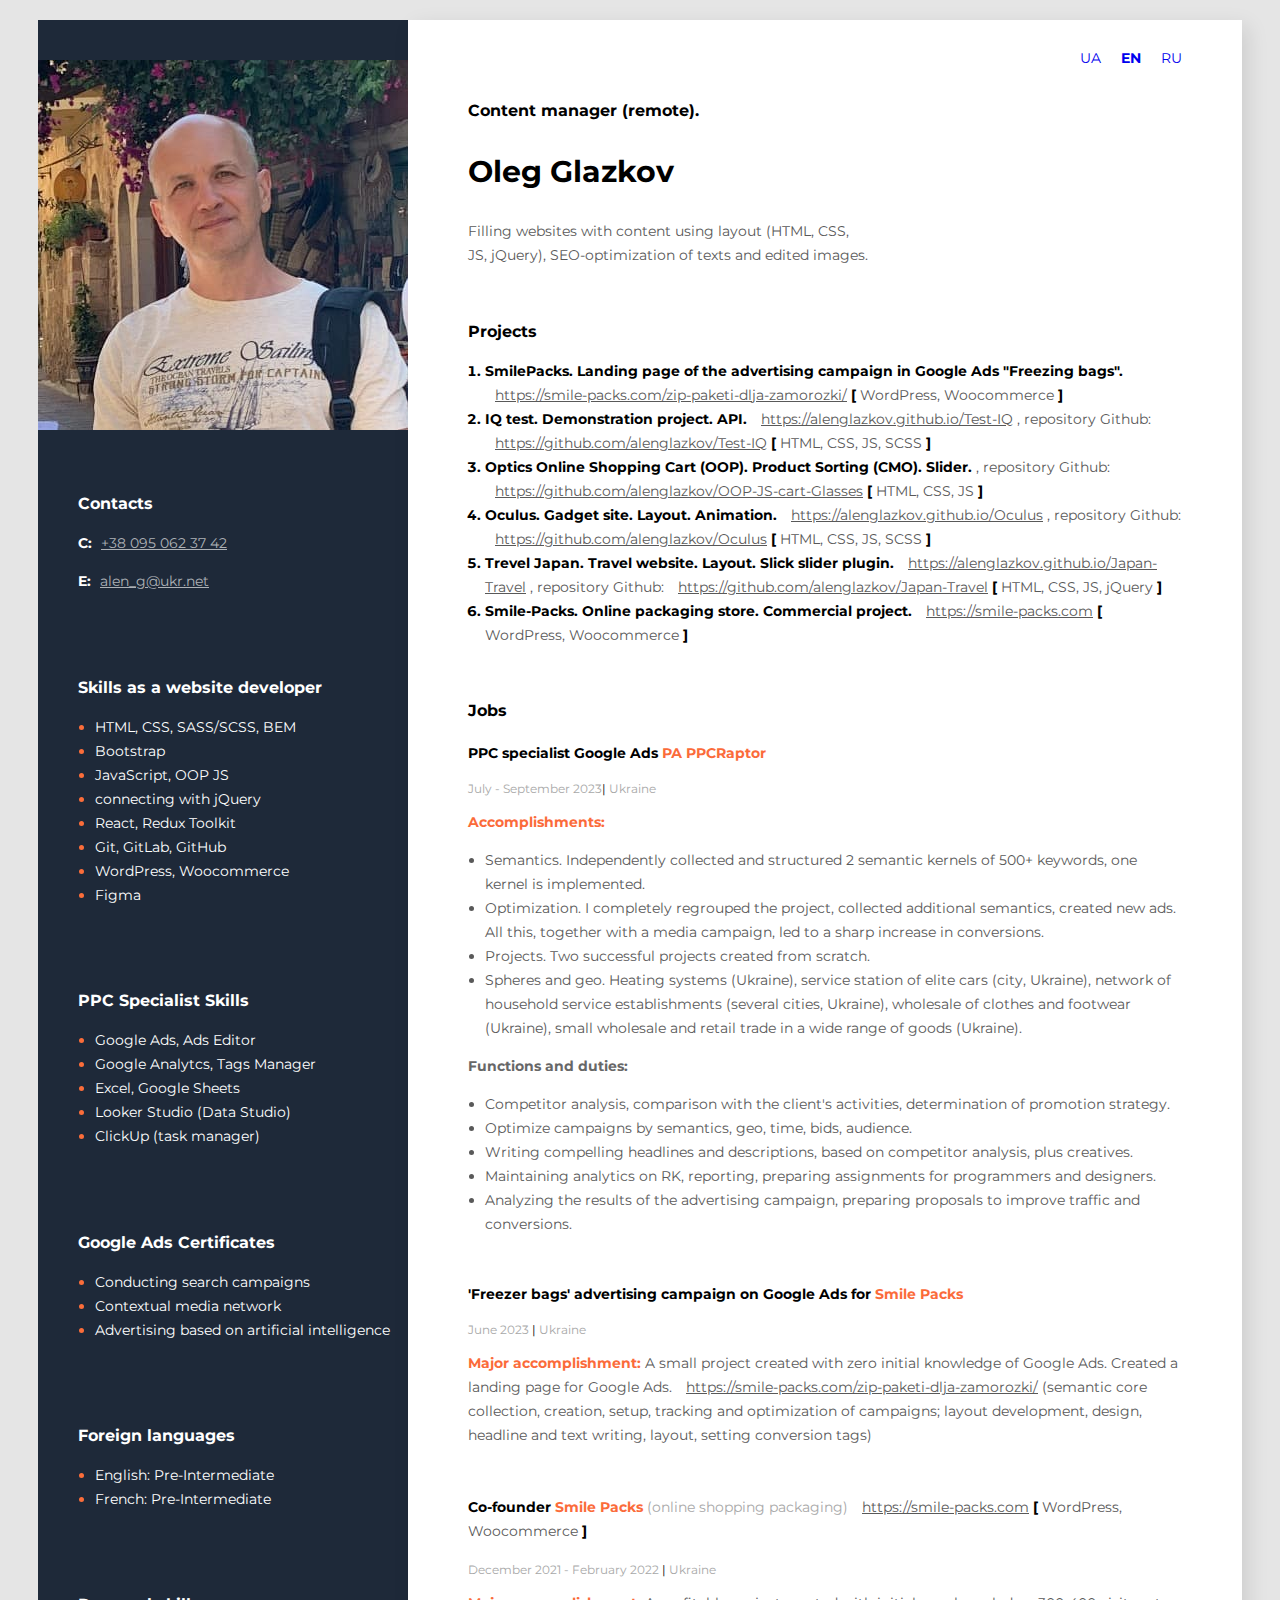
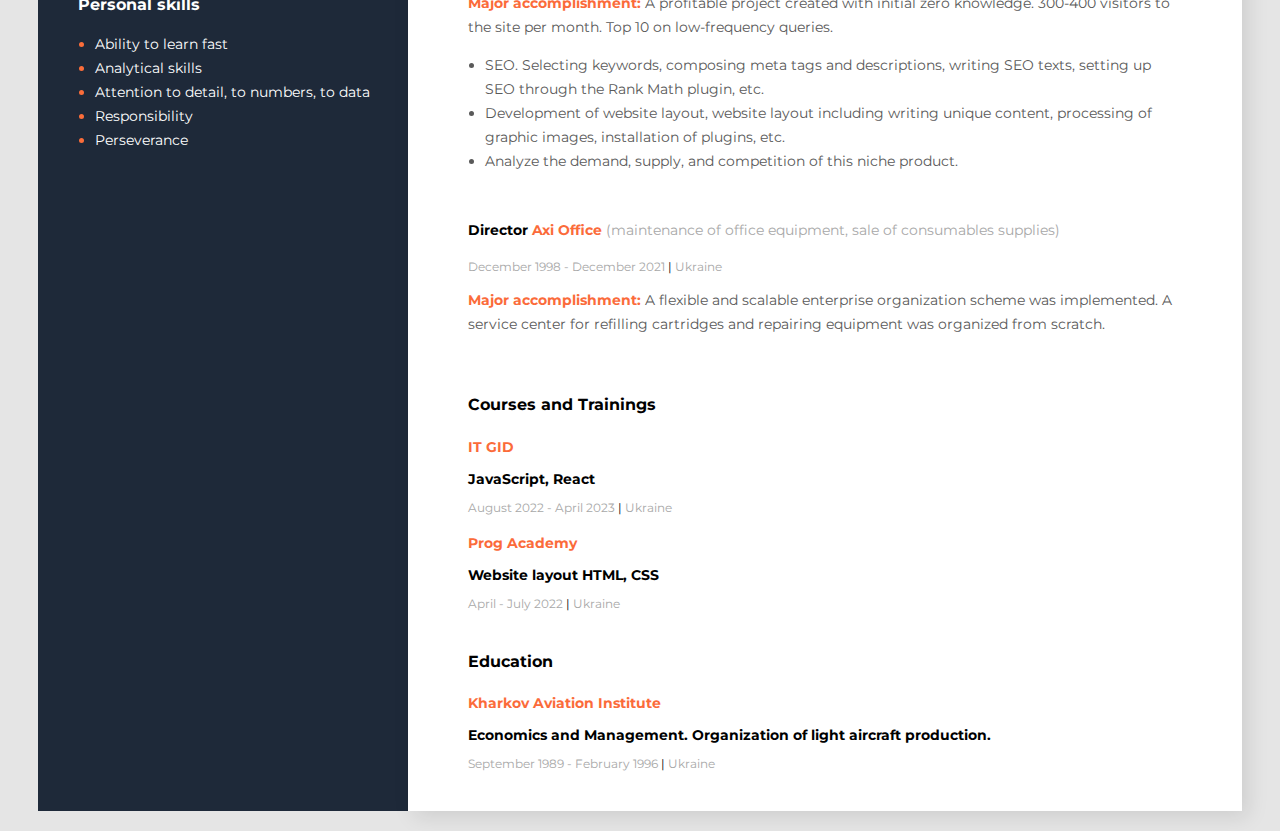
==== en.html @ ab1dc13d "New" ====
<!DOCTYPE html>
<html lang="en">

<head>
    <meta charset="UTF-8">
    <meta name="viewport" content="width=device-width" , initiale-scale="1.0">
    <meta name='freelancehunt' content='8ac4616a92b067a'>
    <link rel="preconnect" href="https://fonts.googleapis.com">
    <link rel="preconnect" href="https://fonts.gstatic.com" crossorigin>
    <link href="https://fonts.googleapis.com/css2?family=Montserrat:wght@400;700&display=swap" rel="stylesheet">
    <link rel="stylesheet" href="./Styles/styles.css">
    <title>My resume</title>
</head>

<body>
    <div class="main">
        <div class="main_content">
         <div class="nav">
            <div><a href="./index.html" class="nav__link">UA</a></div>
            <div><a href="./en.html" class="nav__link nav__link_current">EN</a></div>
            <div><a href="./ru.html" class="nav__link">RU</a></div>
        </div>
            <div class="about">
                <h3 class="about_position">
                    Content manager (remote).</h3>
                <h2 class="about_name">Oleg Glazkov</h2>
                <p class="about_description">
                  Filling websites with content using layout (HTML, CSS, JS, jQuery), SEO-optimization of texts and edited images.
                </p>
            </div>
            <div class="projects">
                <h3 class="title">Projects</h3>
                <ol class="projects_list">
                    <li class="projects_item">
                     SmilePacks. Landing page of the advertising campaign in Google Ads "Freezing bags".
                        <span class="project_string">
                            <a href="https://smile-packs.com/zip-paketi-dlja-zamorozki/" class="project_link">https://smile-packs.com/zip-paketi-dlja-zamorozki/</a>
                            <span class="project_bracked"> [ </span> WordPress,
                            Woocommerce <span class="project_bracked"> ]</span>
                        </span>
                    <li class="projects_item">
                     IQ test. Demonstration project. API.
                        <a href="https://alenglazkov.github.io/Test-IQ/"
                            class="project_link">https://alenglazkov.github.io/Test-IQ</a>
                        <span class="project_string">
                            , repository Github:
                            <a href="https://github.com/alenglazkov/Test-IQ"
                                class="project_link">https://github.com/alenglazkov/Test-IQ</a>
                            <span class="project_bracked"> [ </span> HTML, CSS, JS, SCSS <span class="project_bracked">
                                ]</span>
                        </span>
                    </li>
                    <li class="projects_item">
                        Optics Online Shopping Cart (OOP). Product Sorting (CMO). Slider.
                        <span class="project_string">
                            , repository Github:
                            <a href="https://github.com/alenglazkov/OOP-JS-cart-Glasses"
                                class="project_link">https://github.com/alenglazkov/OOP-JS-cart-Glasses</a>
                            <span class="project_bracked"> [ </span> HTML, CSS, JS<span class="project_bracked">
                                ]</span>
                        </span>
                    </li>
                    <li class="projects_item">
                        Oculus. Gadget site. Layout. Animation.
                        <a href="https://alenglazkov.github.io/Oculus/"
                            class="project_link">https://alenglazkov.github.io/Oculus</a>
                        <span class="project_string">
                            , repository Github:
                            <a href="https://github.com/alenglazkov/Oculus"
                                class="project_link">https://github.com/alenglazkov/Oculus</a>
                            <span class="project_bracked"> [ </span> HTML, CSS, JS, SCSS <span class="project_bracked">
                                ]</span>
                        </span>
                    </li>
                    <li class="projects_item">
                        Trevel Japan. Travel website. Layout. Slick slider plugin.
                        <span class="project_string">
                            <a href="https://alenglazkov.github.io/Japan-Travel/"
                                class="project_link">https://alenglazkov.github.io/Japan-Travel</a>
                            , repository Github:
                            <a href="https://github.com/alenglazkov/Japan-Travel"
                                class="project_link">https://github.com/alenglazkov/Japan-Travel</a>
                            <span class="project_bracked"> [ </span> HTML, CSS, JS, jQuery<span class="project_bracked">
                                ]</span>
                        </span>
                    </li>
                    <li class="projects_item">
                        Smile-Packs. Online packaging store. Commercial project.
                        <span class="project_string">
                            <a href="https://smile-packs.com/" class="project_link">https://smile-packs.com</a>
                            <span class="project_bracked"> [ </span> WordPress,
                            Woocommerce <span class="project_bracked"> ]</span>
                        </span>
                    </li>
                </ol>
            </div>
            <!--Work Experience 1-->
            <div class="work">
                <h3 class="title">Jobs</h3>
                <h4 class="work_psition">PPC specialist Google Ads <span class="organization">  РА PPCRaptor</span>
                  <span class="organization__profil"></span>
              </h4>
              <p class="period">July - September 2023<span class="line">|</span> Ukraine</p>
              <p class="work_list_item"><span class="organization">
                  Accomplishments:</span>
              </p>
              <ul class="work_list">
                  <li class="work_list_item">
                      Semantics. Independently collected and structured 2 semantic kernels of 500+ keywords, one kernel is implemented.
                  </li>
                  <li class="work_list_item">
                      Optimization. I completely regrouped the project, collected additional semantics, created new ads. All this, together with a media campaign, led to a sharp increase in conversions.
                  </li>
                  <li class="work_list_item">
                     Projects. Two successful projects created from scratch.
                 </li>
                 <li class="work_list_item">
                     Spheres and geo. Heating systems (Ukraine), service station of elite cars (city, Ukraine), network of household service establishments (several cities, Ukraine), wholesale of clothes and footwear (Ukraine), small wholesale and retail trade in a wide range of goods (Ukraine).
                 </li>
                </ul>
               <p class="work_list_item"><span class="organization__function">
                  Functions and duties:</span>
               </p>
          <ul class="work_list">
              <li class="work_list_item">
                  Competitor analysis, comparison with the client's activities, determination of promotion strategy.
              </li>
              <li class="work_list_item">
                  Optimize campaigns by semantics, geo, time, bids, audience.
              </li>
              <li class="work_list_item">
                  Writing compelling headlines and descriptions, based on competitor analysis, plus creatives.
              </li>
                <li class="work_list_item">
                  Maintaining analytics on RK, reporting, preparing assignments for programmers and designers.
                </li>
                <li class="work_list_item">
                  Analyzing the results of the advertising campaign, preparing proposals to improve traffic and conversions.
              </li>
          </ul>
            </div>
            <!--Work Experience 1-->
            <div class="work">
               <h4 class="work_psition">'Freezer bags' advertising campaign on Google Ads for <span class="organization">Smile Paсks</span>
                  <span class="organization__profil"></span>
              </h4>
              <p class="period">June 2023 <span class="line">|</span> Ukraine</p>
              <p class="work_list_item"><span class="organization">
                      Major accomplishment:</span> A small project created with zero initial knowledge of Google Ads. 
                      Created a landing page for Google Ads.
                      <a href="https://smile-packs.com/zip-paketi-dlja-zamorozki/"
                      class="project_link" target="_blank">https://smile-packs.com/zip-paketi-dlja-zamorozki/</a>
                  <span class="project_string">
                     (semantic core collection, creation, setup, tracking and optimization of campaigns; layout development, design, headline and text writing, layout, setting conversion tags)
                    </span>
                </p>
            </div>
            <!--Work Experience 2-->
            <div class="work">
               <h4 class="work_psition">Co-founder <span class="organization">Smile Paсks</span>
                   <span class="organization__profil">(online shopping packaging)</span>
                   <span class="project_string">
                       <a href="https://smile-packs.com/" class="project_link" target="_blank">https://smile-packs.com</a>
                       <span class="project_bracked"> [ </span> WordPress,
                       Woocommerce <span class="project_bracked"> ]</span>
                   </span>
               </h4>
               <p class="period">December 2021 - February 2022 <span class="line">|</span> Ukraine</p>
               <p class="work_list_item"><span class="organization">
                       Major accomplishment:</span> A profitable project created with initial zero
                       knowledge. 300-400 visitors to the site per month. Top 10 on low-frequency queries.
               </p>
              
               <ul class="work_list">
                   <li class="work_list_item">
                       SEO. Selecting keywords, composing meta tags and descriptions, writing SEO texts, setting up SEO through the Rank Math plugin, etc.
                   </li>
                   <li class="work_list_item">
                       Development of website layout, website layout including writing unique content, processing of graphic images, installation of plugins, etc.
                   </li>
                   <li class="work_list_item">
                       Analyze the demand, supply, and competition of this niche product.
                   </li>
               </ul>
           </div>
            <!--Work Experience 3-->
            <div class="work">
               <h4 class="work_psition">Director <span class="organization">Axi Office</span>
                   <span class="organization__profil">(maintenance of office equipment, sale of consumables
                       supplies)</span>
               </h4>
               <p class="period">December 1998 - December 2021 <span class="line">|</span> Ukraine</p>
               <p class="work_list_item"><span class="organization">
                       Major accomplishment:</span> A flexible and scalable enterprise organization scheme was implemented.
                       A service center for refilling cartridges and repairing equipment was organized from scratch.
               </p>
           </div>
           <!--Courses-->
           <div class="education">
               <h3 class="title">Courses and Trainings</h3>

               <h4 class="education_org">IT GID</h4>
               <p class="specialization">JavaScript, React</p>
               <p class="period">August 2022 - April 2023 <span class="line">|</span> Ukraine</p>

               <h4 class="education_org">Prog Academy</h4>
               <p class="specialization">Website layout HTML, CSS</p>
               <p class="period">April - July 2022 <span class="line">|</span> Ukraine</p>
           </div>
           <!--Education-->
           <div class="education">
               <h3 class="title">Education</h3>
               <h4 class="education_org">Kharkov Aviation Institute</h4>
               <p class="specialization">Economics and Management. Organization of light aircraft production.
               </p>
               <p class="period">September 1989 - February 1996 <span class="line">|</span> Ukraine</p>
               </ul>
           </div>
       </div>
        <!--SideBar-->
        <aside class="sidebar">
            <div class="area-photo">
                <img src="./img/foto_alen.jpg" alt="My photo" class="photo">
            </div>
            <!--Contacts-->
            <div class="contacts">
                <H3 class="sidebar-title">Contacts</H3>
                <p>
                    <span class="contact-type">C:</span>
                    <a href="tel:+380950623742" class="contact-link">+38 095 062 37 42</a>
                </p>
                </p>
                <span class="contact-type">E:</span>
                <a href="mailto:alen_g@ukr.net" class="contact-link">alen_g@ukr.net</a>
                </p>
            </div>
            <!--Tech Skils-->
            <div class="tech_skils">
                <h3 class="sidebar-title">Skills as a website developer</h3>
                <ul class="tech_skils_list">
                    <li class="tech_skils_item"> <span class="tech_skils_text">HTML, CSS, SASS/SCSS, BEM</span></li>
                    <li class="tech_skils_item"> <span class="tech_skils_text">Bootstrap</span></li>
                    <li class="tech_skils_item"> <span class="tech_skils_text">JavaScript, OOP JS</span></li>
                    <li class="tech_skils_item"> <span class="tech_skils_text">connecting with jQuery</span></li>
                    <li class="tech_skils_item"> <span class="tech_skils_text">React, Redux Toolkit</span></li>
                    <li class="tech_skils_item"> <span class="tech_skils_text">Git, GitLab, GitHub</span></li>
                    <li class="tech_skils_item"> <span class="tech_skils_text">WordPress, Woocommerce</span></li>
                    <!-- <li class="tech_skils_item"> <span class="tech_skils_text">Gulp</span></li> -->
                    <li class="tech_skils_item"> <span class="tech_skils_text">Figma</span></li>
                </ul>
            </div>
            <div class="tech_skils">
                <h3 class="sidebar-title">PPC Specialist Skills</h3>
                <ul class="tech_skils_list">
                    <li class="tech_skils_item"> <span class="tech_skils_text">Google Ads, Ads Editor</span></li>
                    <li class="tech_skils_item"> <span class="tech_skils_text">Google Analytcs, Tags Manager</span></li>
                    <li class="tech_skils_item"> <span class="tech_skils_text">Excel, Google Sheets</span></li>
                    <li class="tech_skils_item"> <span class="tech_skils_text">Looker Studio (Data Studio)</span></li>
                    <li class="tech_skils_item"> <span class="tech_skils_text">ClickUp (task manager)</span></li>
                </ul>
            </div>
            <div class="tech_skils">
               <h3 class="sidebar-title">Google Ads Certificates</h3>
               <ul class="tech_skils_list">
                  <li class="tech_skils_item"> <span class="tech_skils_text">Conducting search campaigns</span></li>
                  <li class="tech_skils_item"> <span class="tech_skils_text">Contextual media network</span></li>
                  <li class="tech_skils_item"> <span class="tech_skils_text">Advertising based on artificial intelligence</span></li>
              </ul>
           </div>
            <div class="tech_skils">
                <h3 class="sidebar-title">Foreign languages</h3>
                <ul class="tech_skils_list">
                    <li class="tech_skils_item"> <span class="tech_skils_text">English: Pre-Intermediate </span></li>
                    <li class="tech_skils_item"> <span class="tech_skils_text">French: Pre-Intermediate </span></li>
                </ul>
            </div>
            <!--Soft Skils-->
            <div class="soft_skils">
               <h3 class="sidebar-title">Personal skills</h3>
               <ul class="tech_skils_list">
                   <li class="tech_skils_item"> <span class="tech_skils_text">Ability to learn fast</span></li>
                   <li class="tech_skils_item"> <span class="tech_skils_text">Analytical skills</span></li>
                   <li class="tech_skils_item"> <span class="tech_skils_text">Attention to detail, to numbers, to data</span></li>
                   <li class="tech_skils_item"> <span class="tech_skils_text">Responsibility</span></li>
                   <li class="tech_skils_item"> <span class="tech_skils_text">Perseverance</span></li>
               </ul>
           </div>
        </aside>
    </div>
</body>

</html>
---- Styles/styles.css ----
body {
  font-family: "Montserrat", sans-serif;
  background-color: #e5e5e5;
  overflow-wrap: break-word;
}

h2 {
  font-size: 30px;
}

.main {
  display: flex;
  flex-direction: row-reverse;
  margin: 20px 30px;
  font-size: 14px;
}

.main_content {
  display: flex;
  flex-direction: column;
  background-color: #fff;
  box-shadow: 6px 6px 20px rgb(0, 0, 0, 0.1);
  padding: 30px 60px;
}

.nav {
  display: inline-flex;
  justify-content: flex-end;
  font-style: normal;
  font-weight: normal;
  line-height: 16px;
  color: #000000;
  margin-bottom: 20px;
}

.nav__link {
  margin-left: 20px;
  text-decoration: none;
}

.nav__link:hover {
  color: red;
}

.nav__link_current {
  font-weight: bold;
}

.about {
  margin-bottom: 20px;
}

.about_position {
  font-style: normal;
  font-weight: bold;
  line-height: 17px;
  color: #000000;
  margin-bottom: 20px;
}

.about_name {
  font-style: normal;
  font-weight: 700;
  font-size: 45x;
  line-height: 55px;
  color: #000000;
  /* text-shadow: 0px 4px 4px rgba(0, 0, 0, 0.2), 0px 2px 2px rgba(0, 0, 0, 0.2); */
  margin-bottom: 20px;
}

.about_description {
  font-style: normal;
  font-weight: 400px;
  line-height: 24px;
  color: #595959;
  max-width: 400px;
}

.projects {
  margin-bottom: 20px;
}

.title {
  font-style: normal;
  font-weight: bold;
  font-size: 22x;
  line-height: 27px;
  color: #000000;
  margin-bottom: 10px;
}

.projects_list {
  padding: 0;
  margin-left: 17px;
}

.projects_item {
  font-style: normal;
  font-weight: bold;
  line-height: 24px;
  color: #000000;
}

.project_string,
.project_link {
  font-style: normal;
  font-weight: normal;
  line-height: 24px;
  color: #595959;
}

.project_link {
  margin-left: 10px;
}

.project_bracked {
  font-style: normal;
  font-weight: bold;
  line-height: 24px;
  color: #000000;
}

.work {
  margin-bottom: 15px;
}

.work_position {
  font-style: normal;
  font-weight: bold;
  line-height: 20px;
  color: #000000;
  margin-bottom: 10px;
}

.organization {
  font-weight: bold;
  line-height: 20px;
  color: #fb6b3a;
}
.organization__function {
  font-weight: bold;
  line-height: 20px;
  color: #676767;
}
.organization__profil {
  font-weight: normal;
  color: #a8a8a8;
}

.period {
  font-style: normal;
  font-weight: normal;
  font-size: 12px;
  line-height: 15px;
  color: #a8a8a8;
  margin-bottom: 10px;
}

.line {
  font-style: normal;
  font-weight: normal;
  font-size: 12px;
  line-height: 15px;
  color: #000000;
}

.work_list {
  padding: 0;
  margin-left: 17px;
}

.work_list_item {
  font-style: normal;
  font-weight: 400px;
  line-height: 24px;
  color: #595959;
}

.education {
  margin-top: 10px;
}

.education_org {
  font-weight: bold;
  line-height: 20px;
  color: #fb6b3a;
  margin-bottom: 10px;
}

.specialization {
  font-weight: bold;
  line-height: 17px;
  color: #000000;
  margin-bottom: 10px;
}

.sidebar {
  display: flex;
  flex-direction: column;
  background-color: #1e2939;
  width: 370px;
}

.area-photo {
  width: 370px;
  margin-top: 40px;
  margin-bottom: 40px;
}

.photo {
  object-fit: cover;
  width: 100%;
}

.contacts,
.tech_skils,
.soft_skils {
  margin-left: 40px;
}

.contacts,
.tech_skils,
.soft_skils {
  margin-bottom: 50px;
}

.sidebar-title {
  color: #ffffff;
  font-style: normal;
  font-weight: bold;
  line-height: 27px;
  margin-bottom: 10px;
}

.contact-type {
  color: #ffffff;
  font-style: normal;
  font-weight: bold;
  line-height: 24px;
  margin-right: 5px;
}

.contact-link {
  color: #adb1b6;
  font-style: normal;
  font-weight: normal;
  line-height: 24px;
}

.tech_skils_list {
  color: #fff;
  padding: 0;
  margin-left: 17px;
}

.tech_skils_text {
  color: #fff;
  font-style: normal;
  font-weight: normal;
  line-height: 24px;
}

.tech_skils_item {
  color: #fb6d3a;
}

@media screen and (min-width: 329px) and (max-width: 767px) {
  .main {
    display: flex;
    flex-direction: column;
    margin: 15px 15px;
  }

  h2 {
    font-size: 22px;
  }

  .main_content {
    padding: 50px 30px;
  }

  .sidebar {
    display: flex;
    flex-direction: row;
    flex-wrap: wrap;
    justify-content: center;
    width: auto;
  }

  .contacts,
  .tech_skils,
  .soft_skils {
    margin-left: 30px;
    margin-right: 30px;
    margin-bottom: 30px;
    margin-top: 20px;
  }
}

@media screen and (min-width: 768px) and (max-width: 999px) {
  .main {
    display: flex;
    flex-direction: column;
    margin: 20px 30px;
  }

  .sidebar {
    display: flex;
    flex-direction: row;
    flex-wrap: wrap;
    justify-content: space-evenly;
    width: auto;
  }

  .contacts,
  .tech_skils,
  .soft_skils {
    margin-left: 15px;
    margin-right: 15px;
    margin-top: 20px;
  }

  .area-photo {
    width: 375px;
  }
}
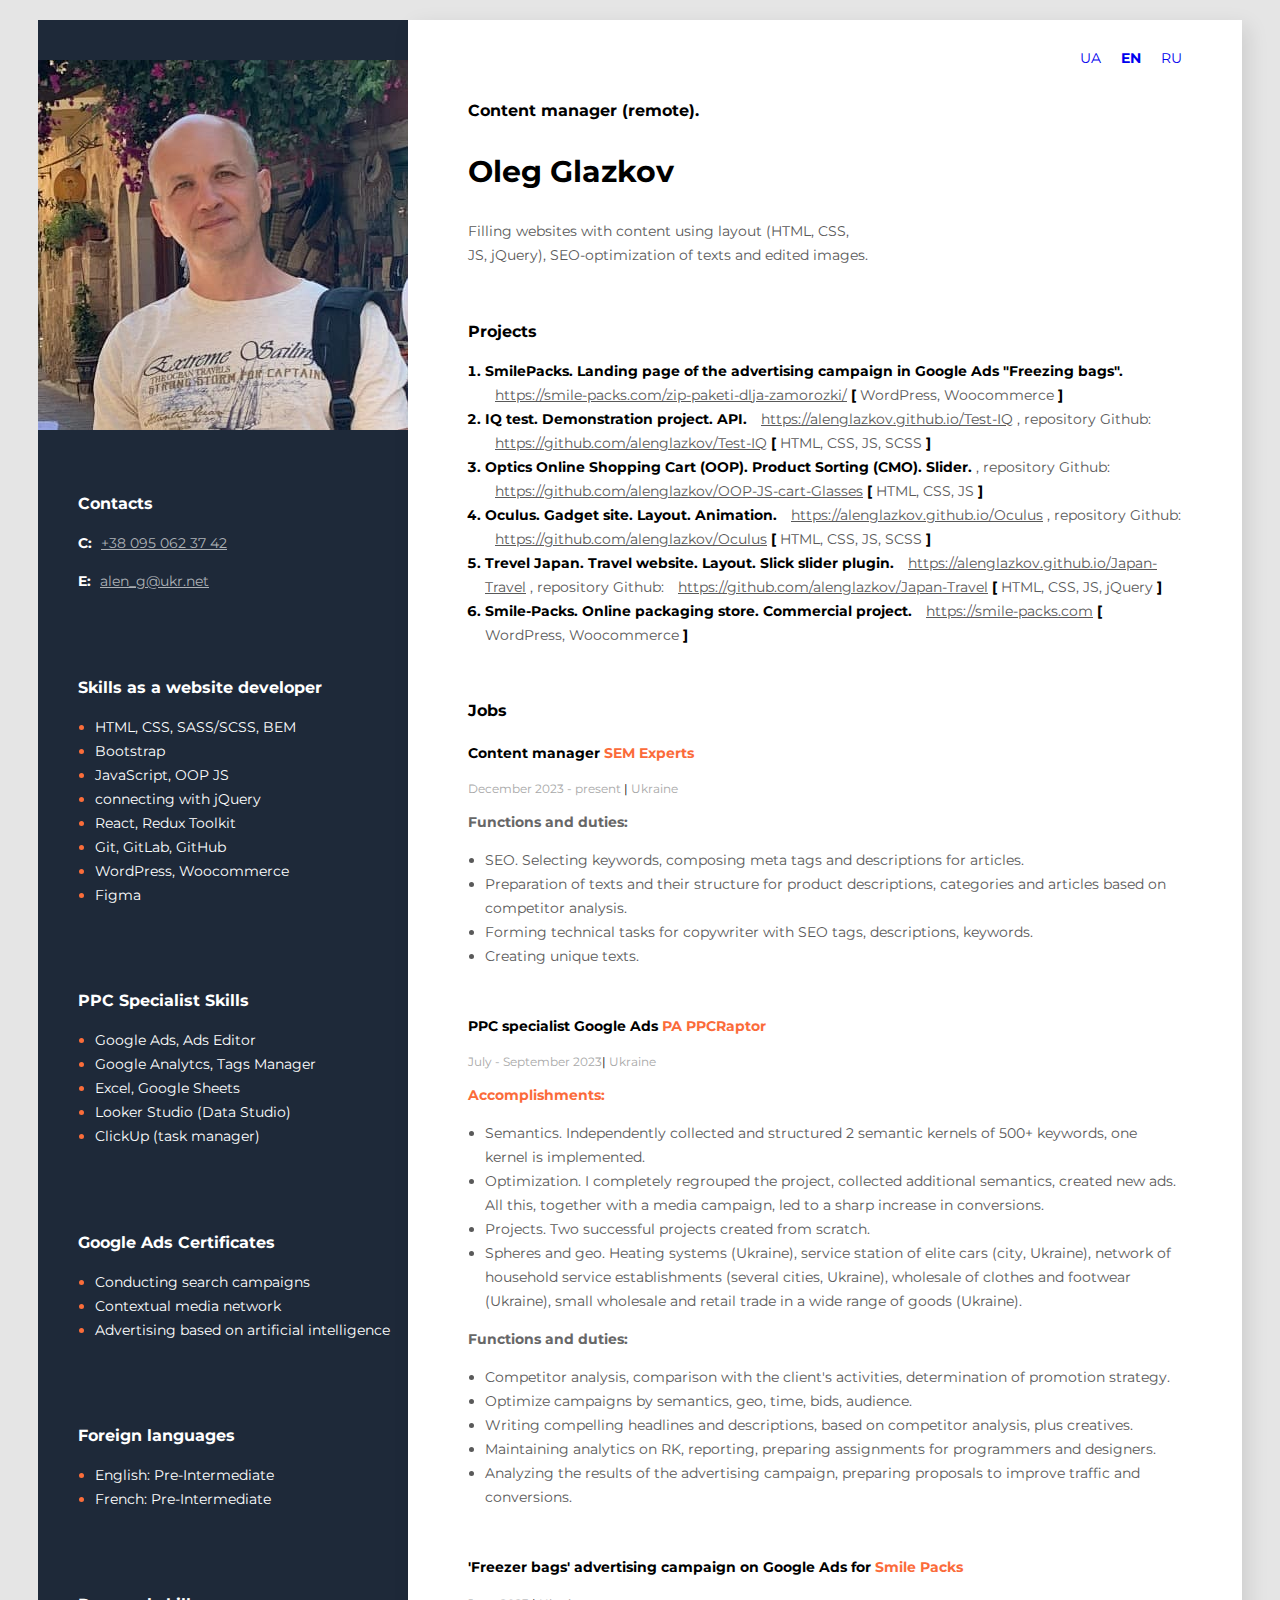
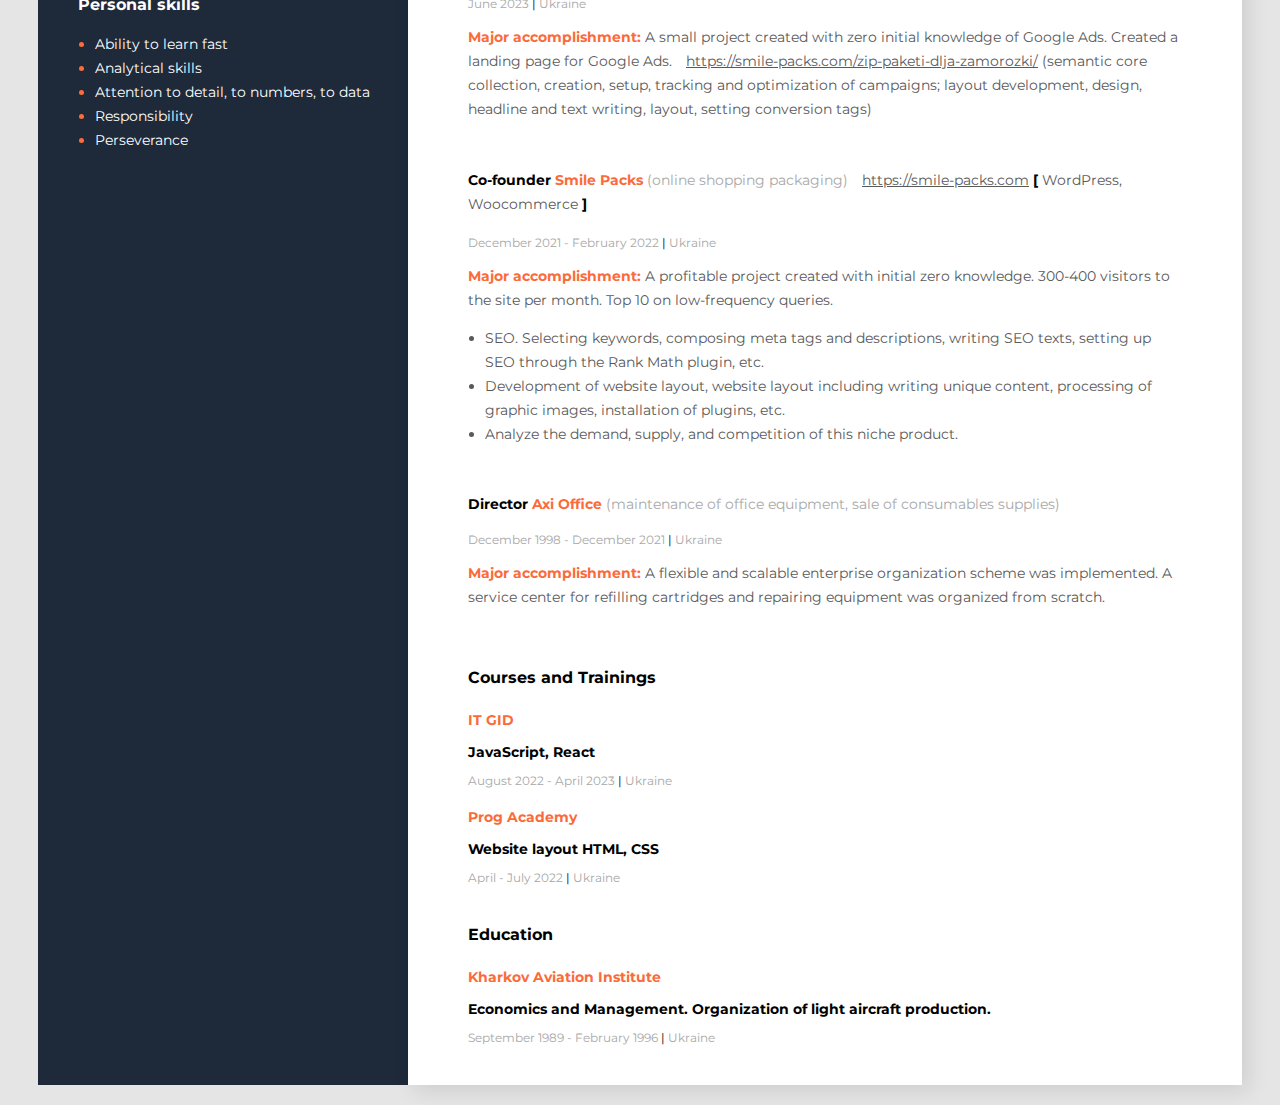
==== commit 2503d34c: "New" ====
--- a/en.html
+++ b/en.html
@@ -94,9 +94,35 @@
                     </li>
                 </ol>
             </div>
+             <!--Work Experience 0-->
+             <div class="work">
+                <h3 class="title">Jobs</h3>
+                <h4 class="work_psition">Content manager <span class="organization">  SEM Experts</span>
+                    <span class="organization__profil"></span>
+                </h4>
+                <p class="period">December 2023 - present <span class="line">|</span> Ukraine</p>
+               
+                <p class="work_list_item"><span class="organization__function">
+                    Functions and duties:</span>
+               </p>
+            <ul class="work_list">
+                <li class="work_list_item">
+                    SEO. Selecting keywords, composing meta tags and descriptions for articles.
+                </li>
+                <li class="work_list_item">
+                    Preparation of texts and their structure for product descriptions, categories and articles based on competitor analysis.
+                </li>
+                <li class="work_list_item">
+                    Forming technical tasks for copywriter with SEO tags, descriptions, keywords.
+                </li>
+                <li class="work_list_item">
+                    Creating unique texts.
+                </li>
+          </ul>
+            </div>
             <!--Work Experience 1-->
             <div class="work">
-                <h3 class="title">Jobs</h3>
+                
                 <h4 class="work_psition">PPC specialist Google Ads <span class="organization">  РА PPCRaptor</span>
                   <span class="organization__profil"></span>
               </h4>
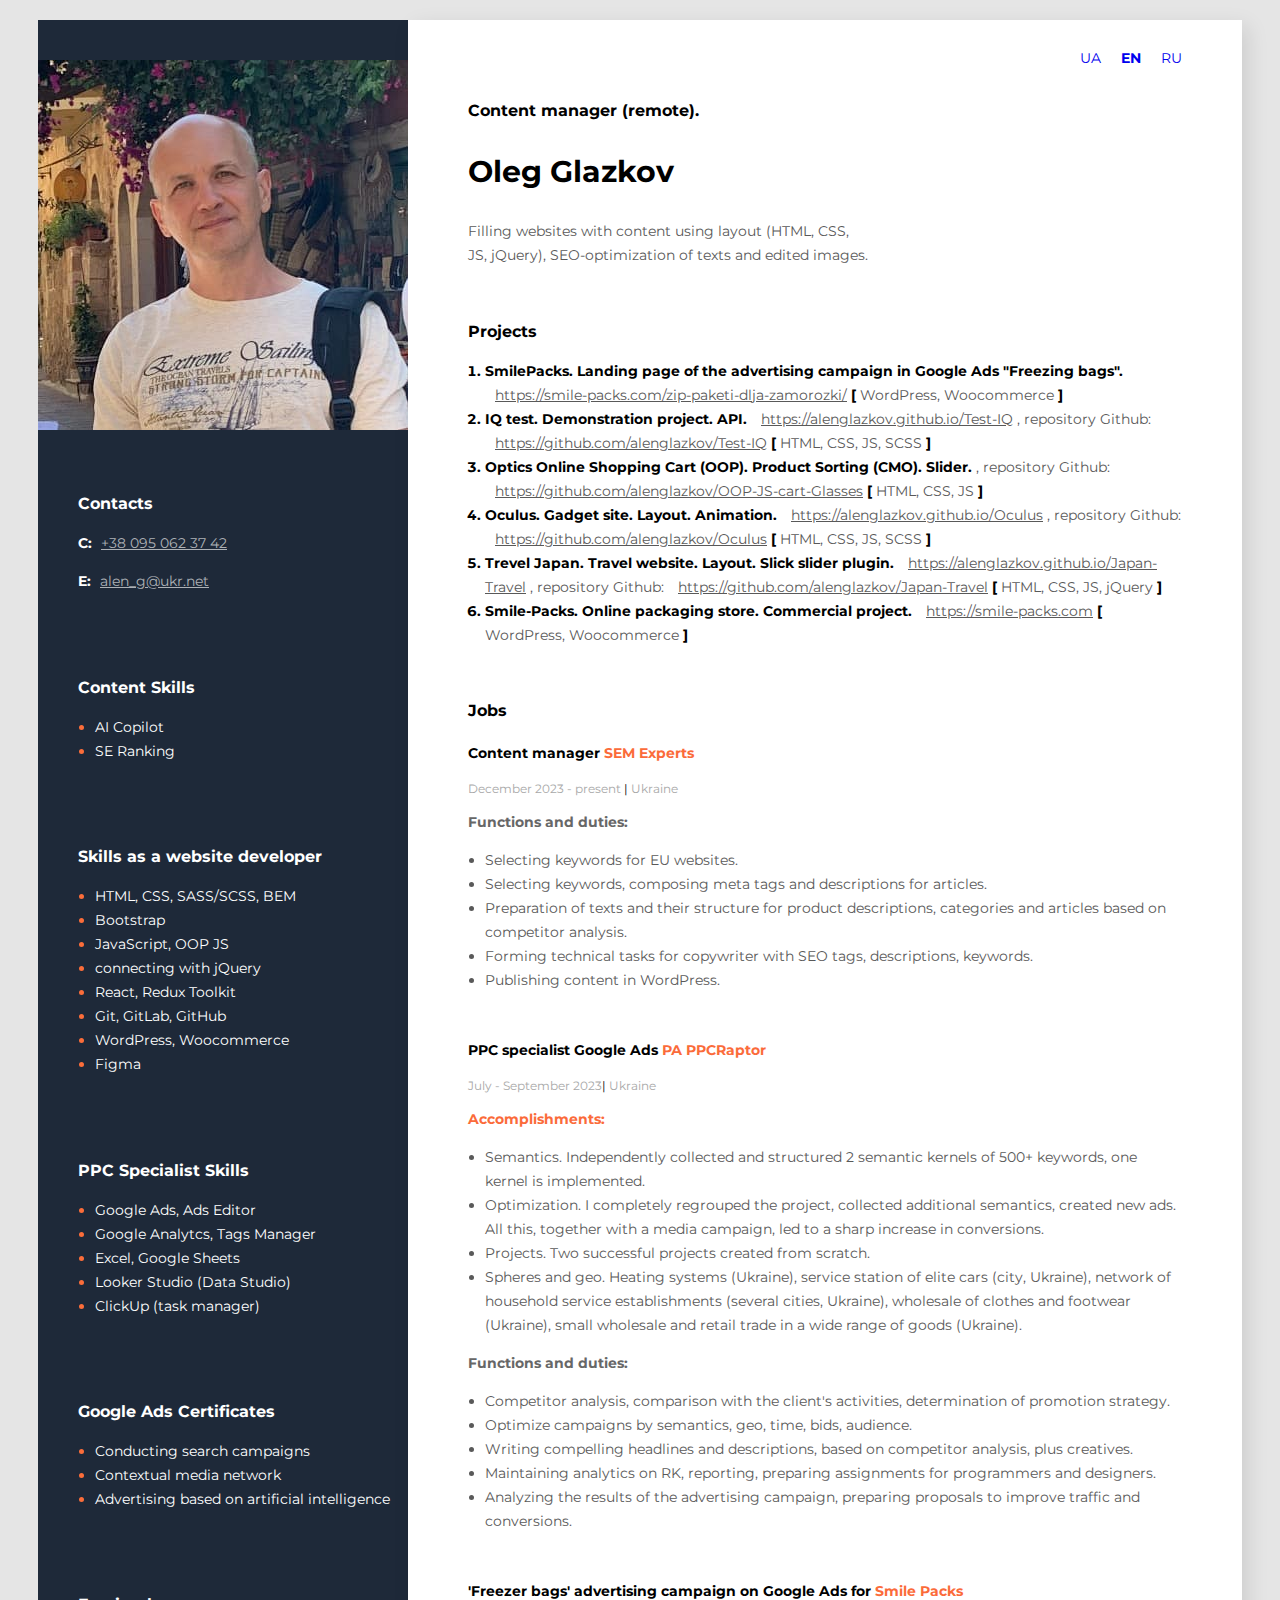
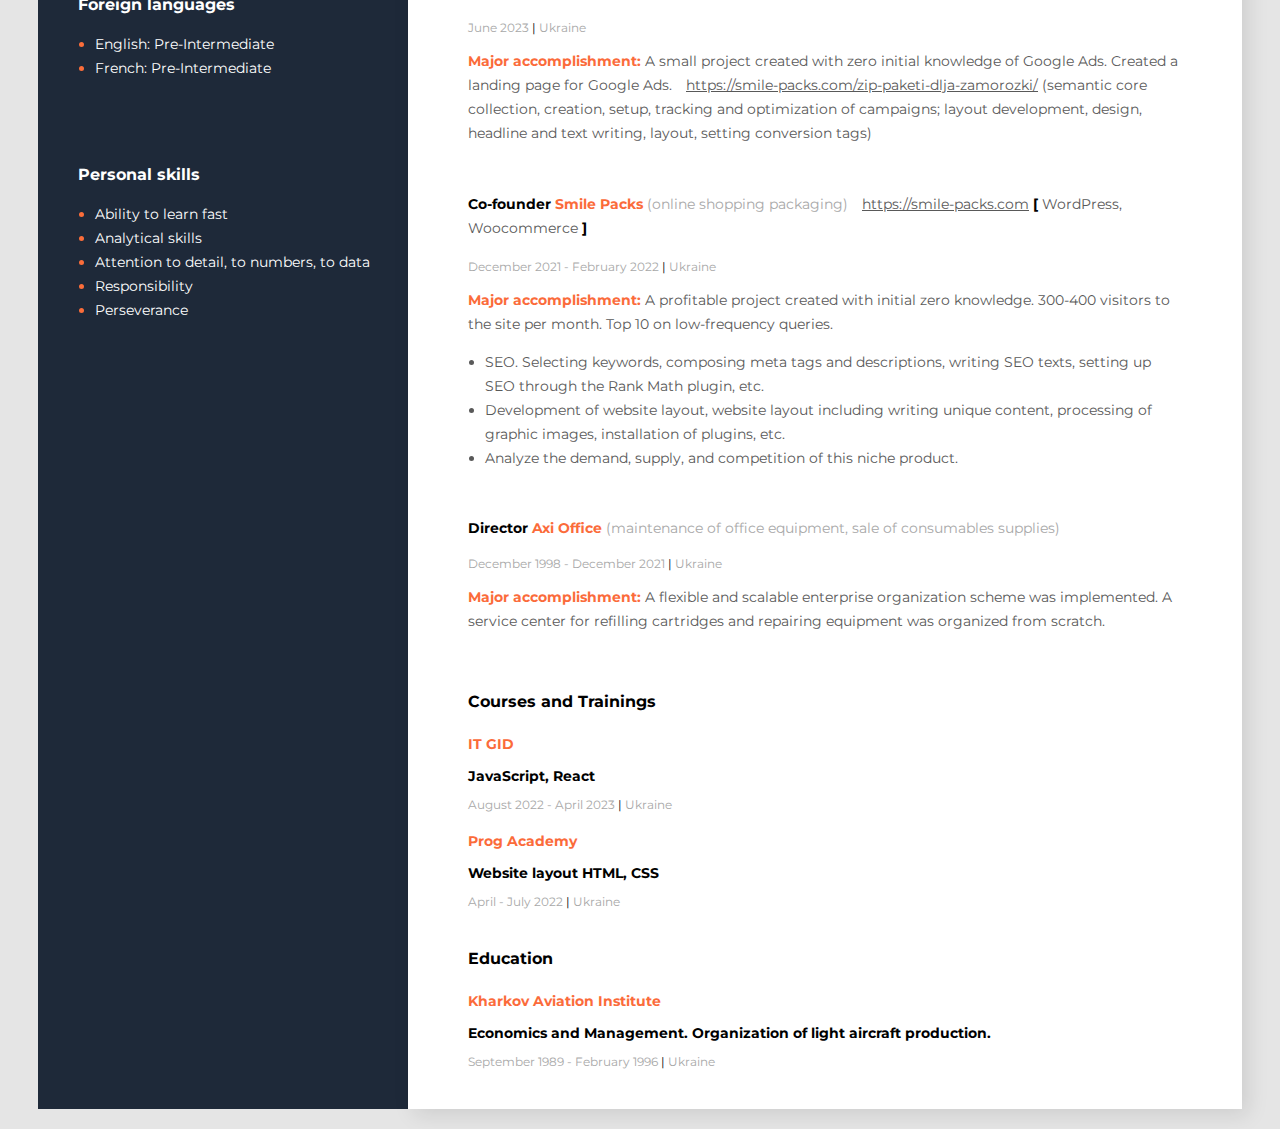
==== commit 6db179ec: "New" ====
--- a/en.html
+++ b/en.html
@@ -107,7 +107,10 @@
                </p>
             <ul class="work_list">
                 <li class="work_list_item">
-                    SEO. Selecting keywords, composing meta tags and descriptions for articles.
+                    Selecting keywords for EU websites.
+                </li>
+                <li class="work_list_item">
+                    Selecting keywords, composing meta tags and descriptions for articles.
                 </li>
                 <li class="work_list_item">
                     Preparation of texts and their structure for product descriptions, categories and articles based on competitor analysis.
@@ -116,7 +119,7 @@
                     Forming technical tasks for copywriter with SEO tags, descriptions, keywords.
                 </li>
                 <li class="work_list_item">
-                    Creating unique texts.
+                    Publishing content in WordPress.
                 </li>
           </ul>
             </div>
@@ -262,6 +265,13 @@
             </div>
             <!--Tech Skils-->
             <div class="tech_skils">
+                <h3 class="sidebar-title">Content Skills</h3>
+                <ul class="tech_skils_list">
+                    <li class="tech_skils_item"> <span class="tech_skils_text">AI Copilot</span></li>
+                    <li class="tech_skils_item"> <span class="tech_skils_text">SE Ranking</span></li>
+                </ul>
+            </div>
+            <div class="tech_skils">
                 <h3 class="sidebar-title">Skills as a website developer</h3>
                 <ul class="tech_skils_list">
                     <li class="tech_skils_item"> <span class="tech_skils_text">HTML, CSS, SASS/SCSS, BEM</span></li>
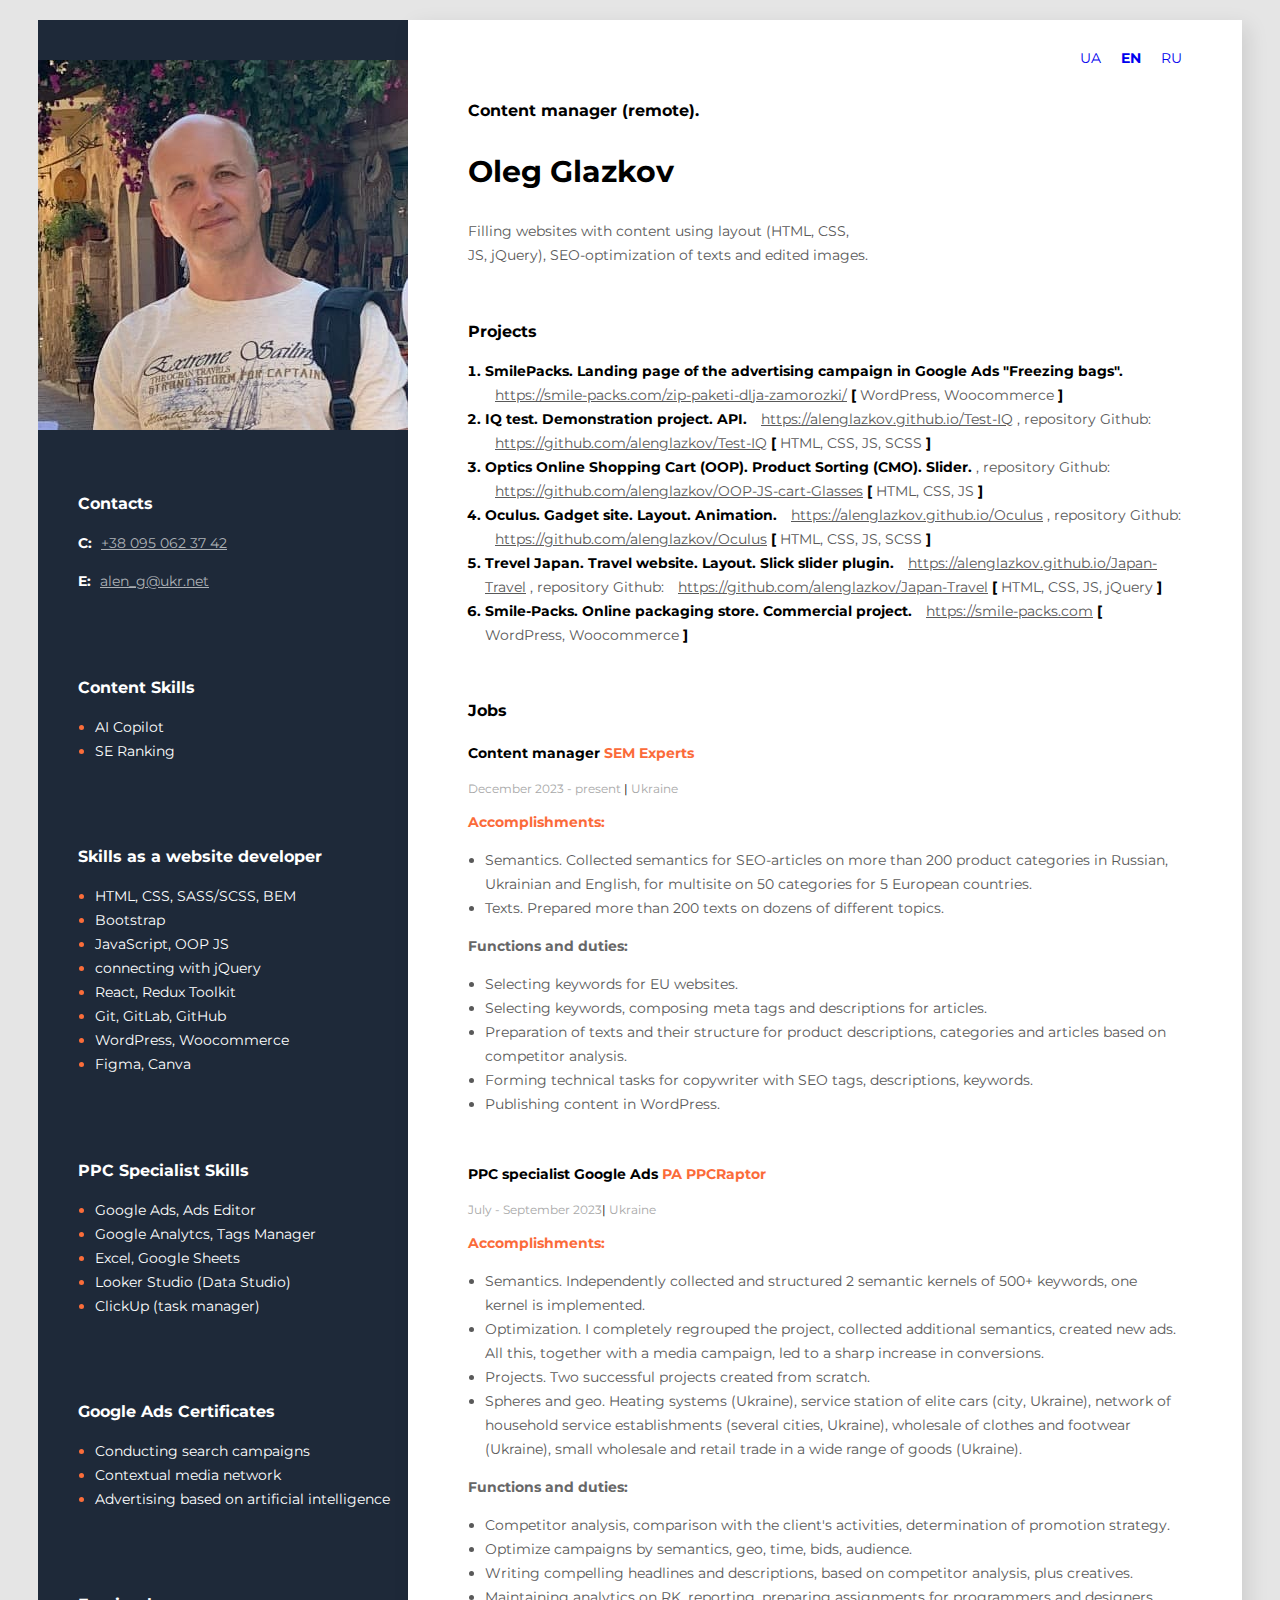
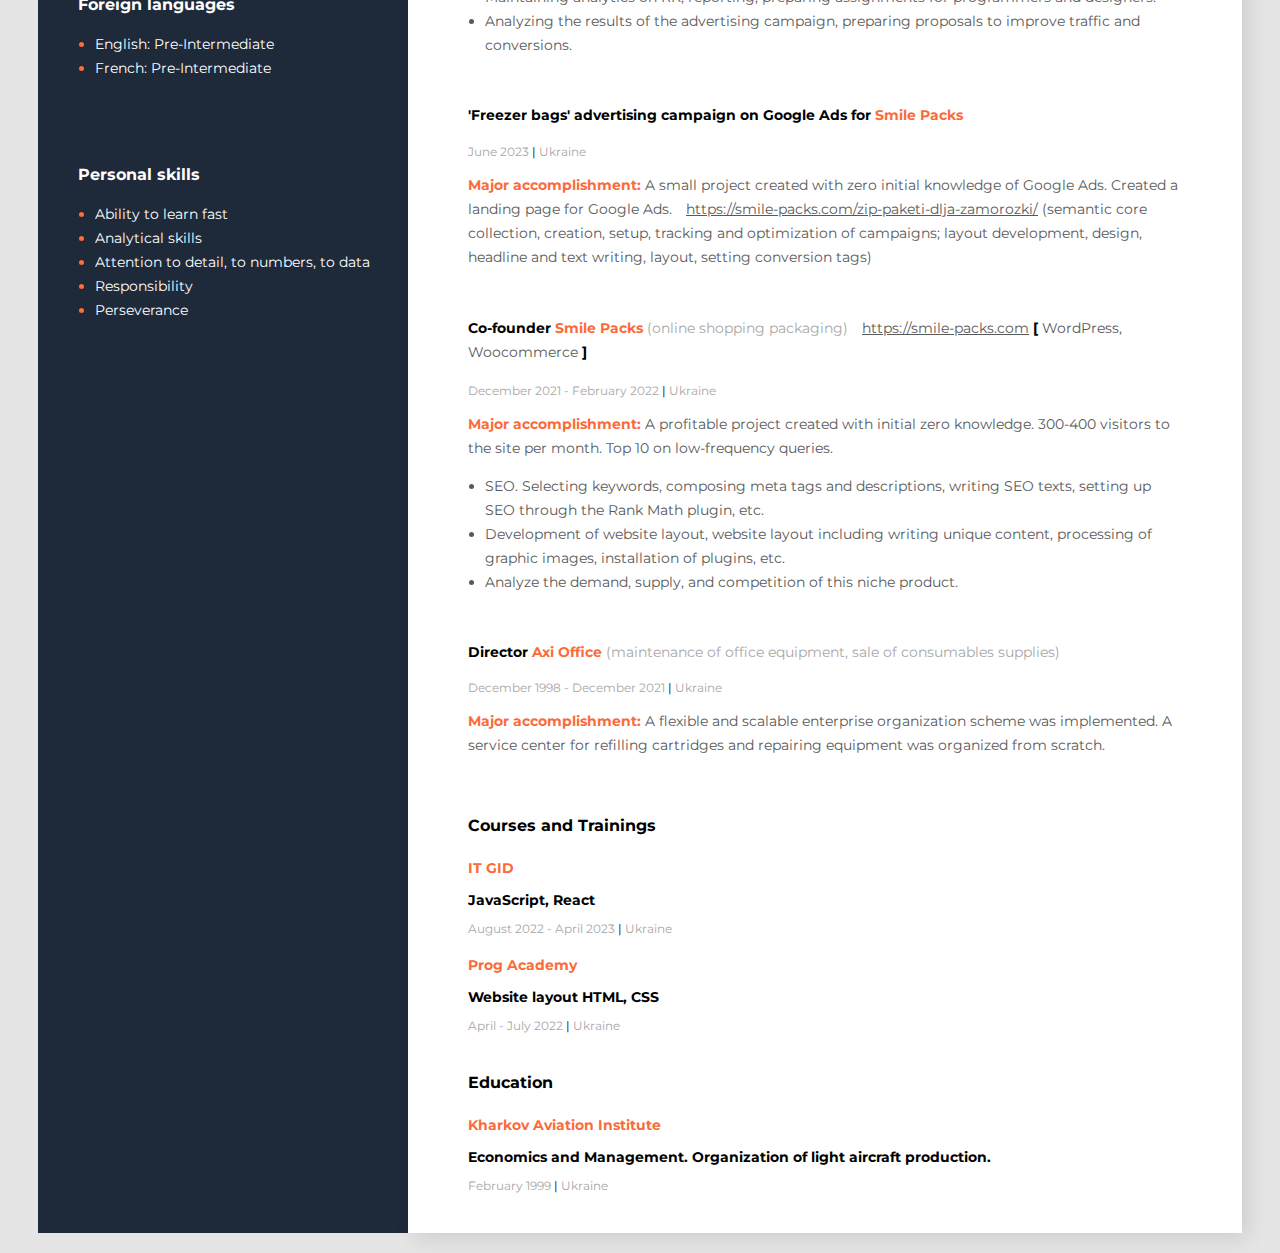
==== commit 348c10f1: "New" ====
--- a/en.html
+++ b/en.html
@@ -102,6 +102,19 @@
                 </h4>
                 <p class="period">December 2023 - present <span class="line">|</span> Ukraine</p>
                
+                <p class="work_list_item"><span class="organization">
+                    Accomplishments:</span>
+                </p>
+
+                 <ul class="work_list">
+                    <li class="work_list_item">
+                        Semantics. Collected semantics for SEO-articles on more than 200 product categories in Russian, Ukrainian and English, for multisite on 50 categories for 5 European countries.
+                  </li>
+                  <li class="work_list_item">
+                        Texts. Prepared more than 200 texts on dozens of different topics.
+                  </li>
+                </ul>
+
                 <p class="work_list_item"><span class="organization__function">
                     Functions and duties:</span>
                </p>
@@ -242,7 +255,7 @@
                <h4 class="education_org">Kharkov Aviation Institute</h4>
                <p class="specialization">Economics and Management. Organization of light aircraft production.
                </p>
-               <p class="period">September 1989 - February 1996 <span class="line">|</span> Ukraine</p>
+               <p class="period">February 1999 <span class="line">|</span> Ukraine</p>
                </ul>
            </div>
        </div>
@@ -282,7 +295,7 @@
                     <li class="tech_skils_item"> <span class="tech_skils_text">Git, GitLab, GitHub</span></li>
                     <li class="tech_skils_item"> <span class="tech_skils_text">WordPress, Woocommerce</span></li>
                     <!-- <li class="tech_skils_item"> <span class="tech_skils_text">Gulp</span></li> -->
-                    <li class="tech_skils_item"> <span class="tech_skils_text">Figma</span></li>
+                    <li class="tech_skils_item"> <span class="tech_skils_text">Figma, Canva</span></li>
                 </ul>
             </div>
             <div class="tech_skils">
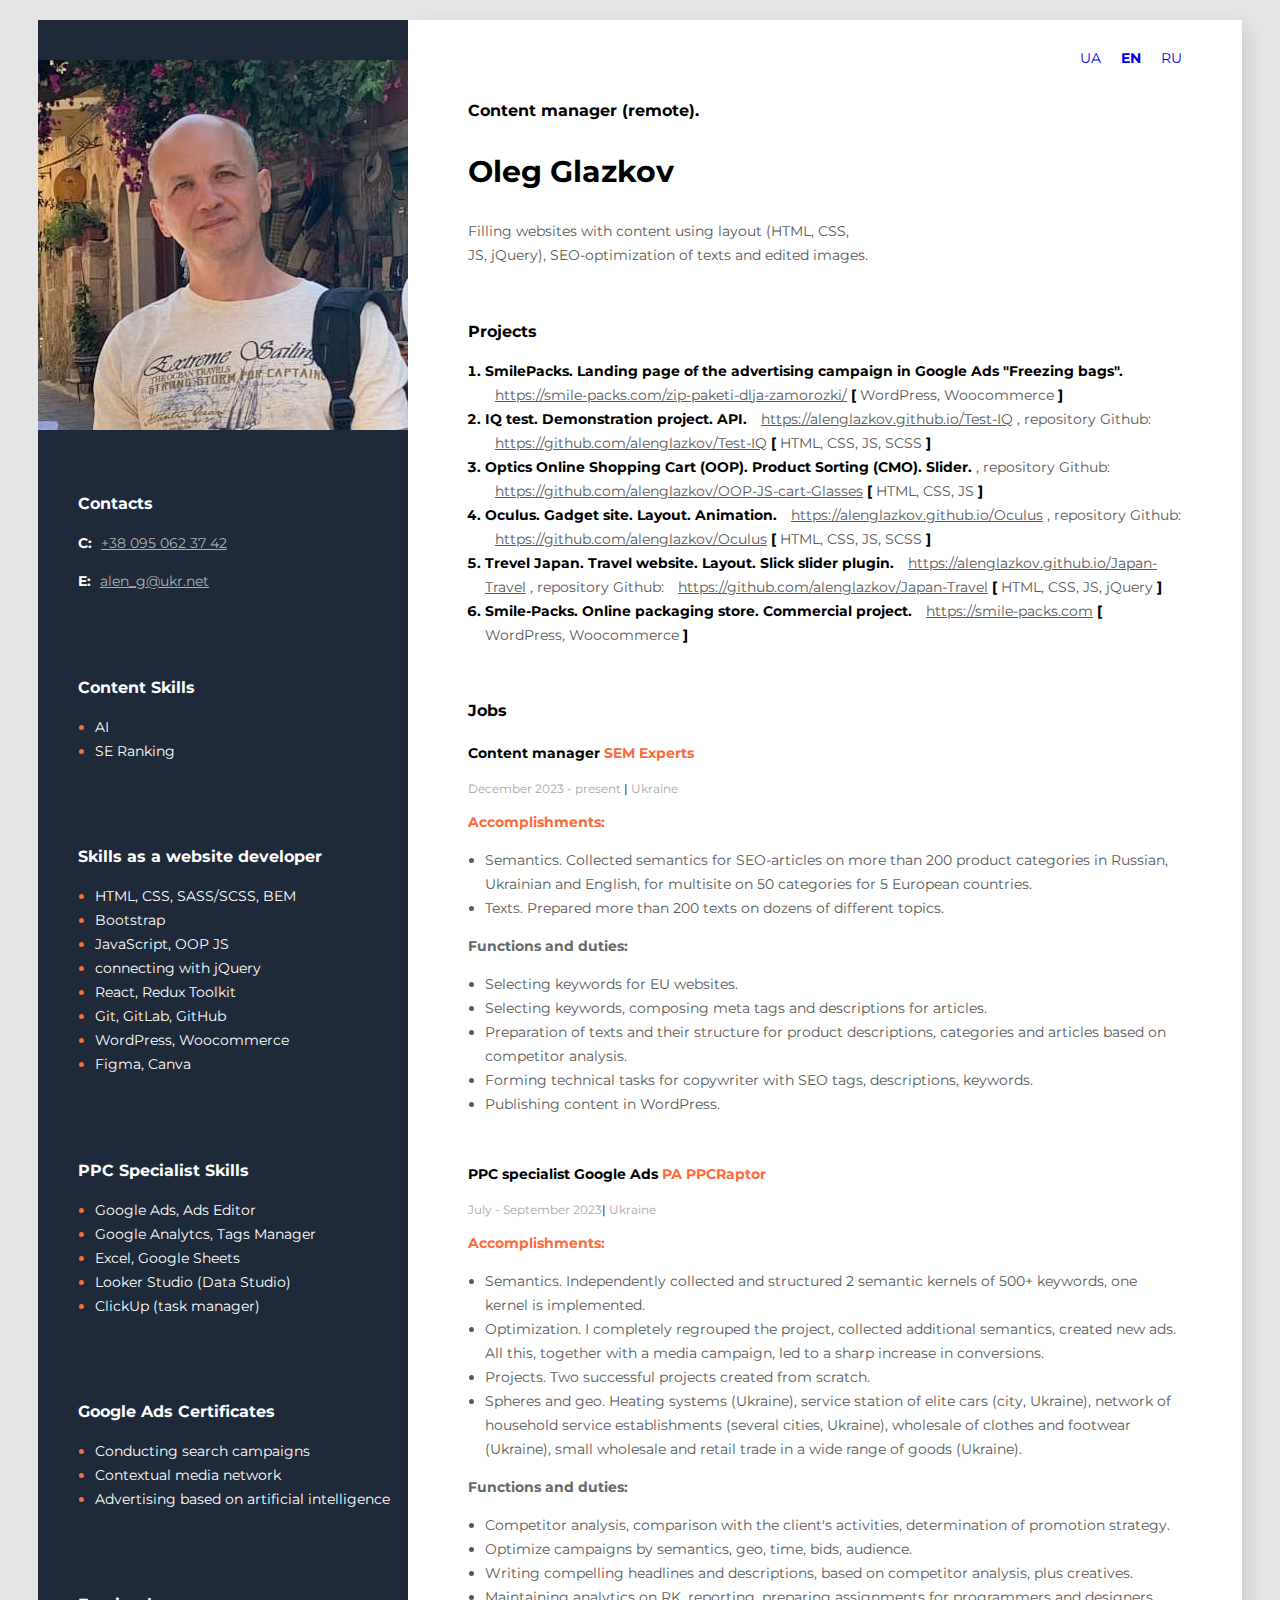
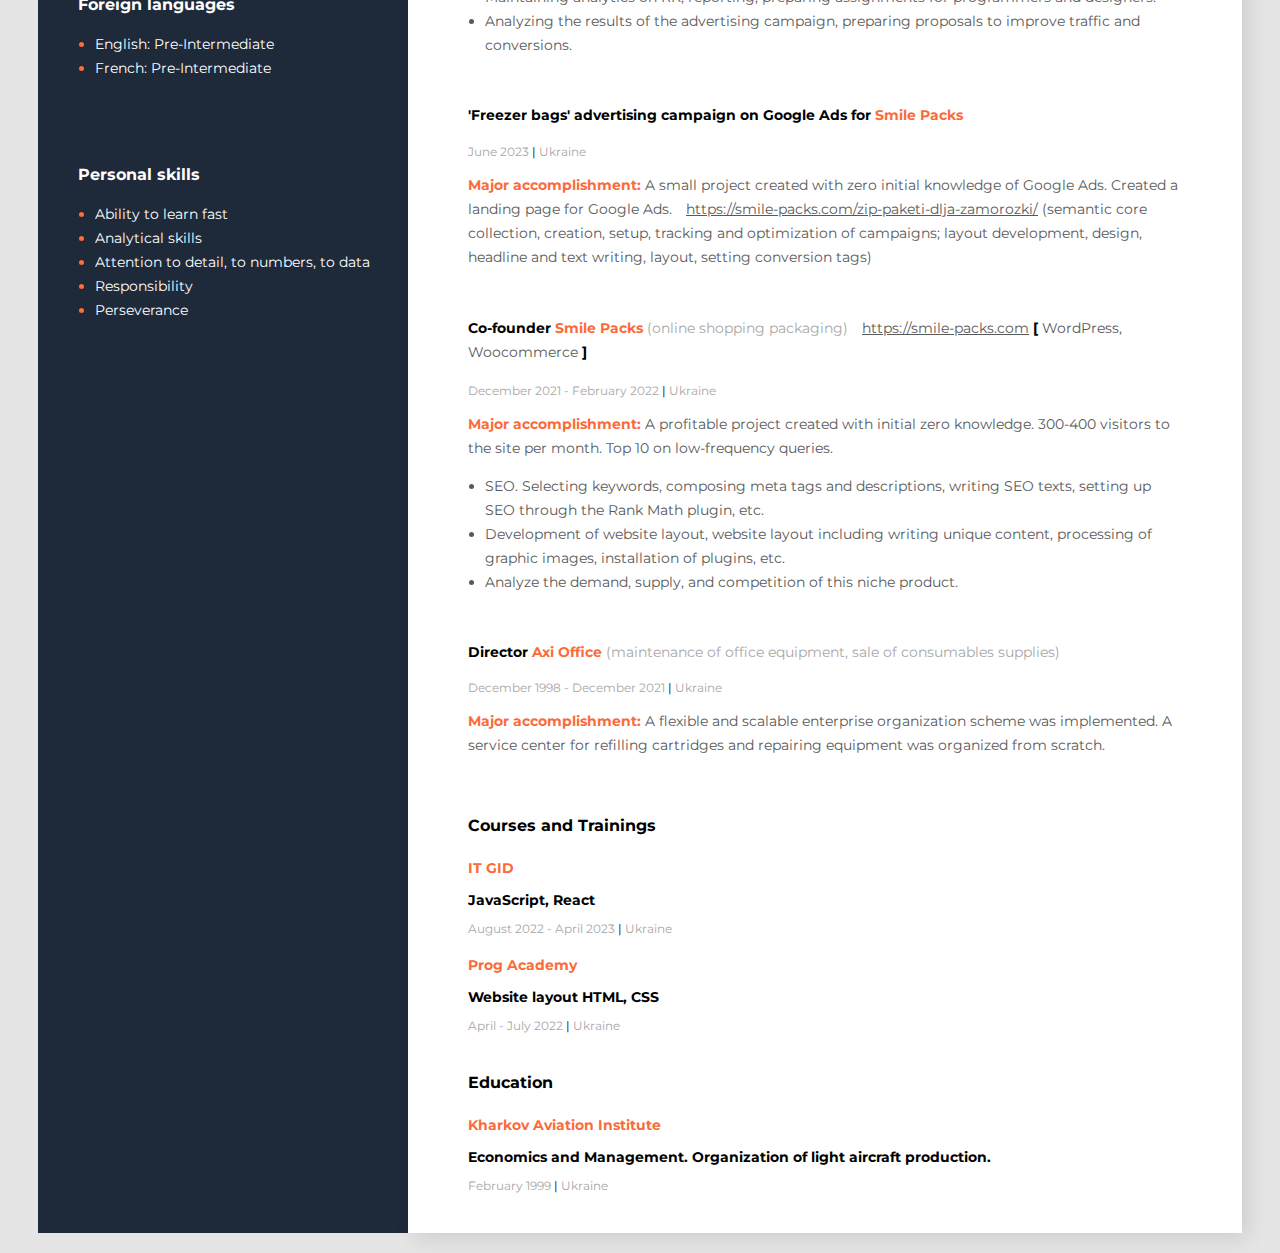
==== commit 79df856a: "New" ====
--- a/en.html
+++ b/en.html
@@ -280,7 +280,7 @@
             <div class="tech_skils">
                 <h3 class="sidebar-title">Content Skills</h3>
                 <ul class="tech_skils_list">
-                    <li class="tech_skils_item"> <span class="tech_skils_text">AI Copilot</span></li>
+                    <li class="tech_skils_item"> <span class="tech_skils_text">AI</span></li>
                     <li class="tech_skils_item"> <span class="tech_skils_text">SE Ranking</span></li>
                 </ul>
             </div>
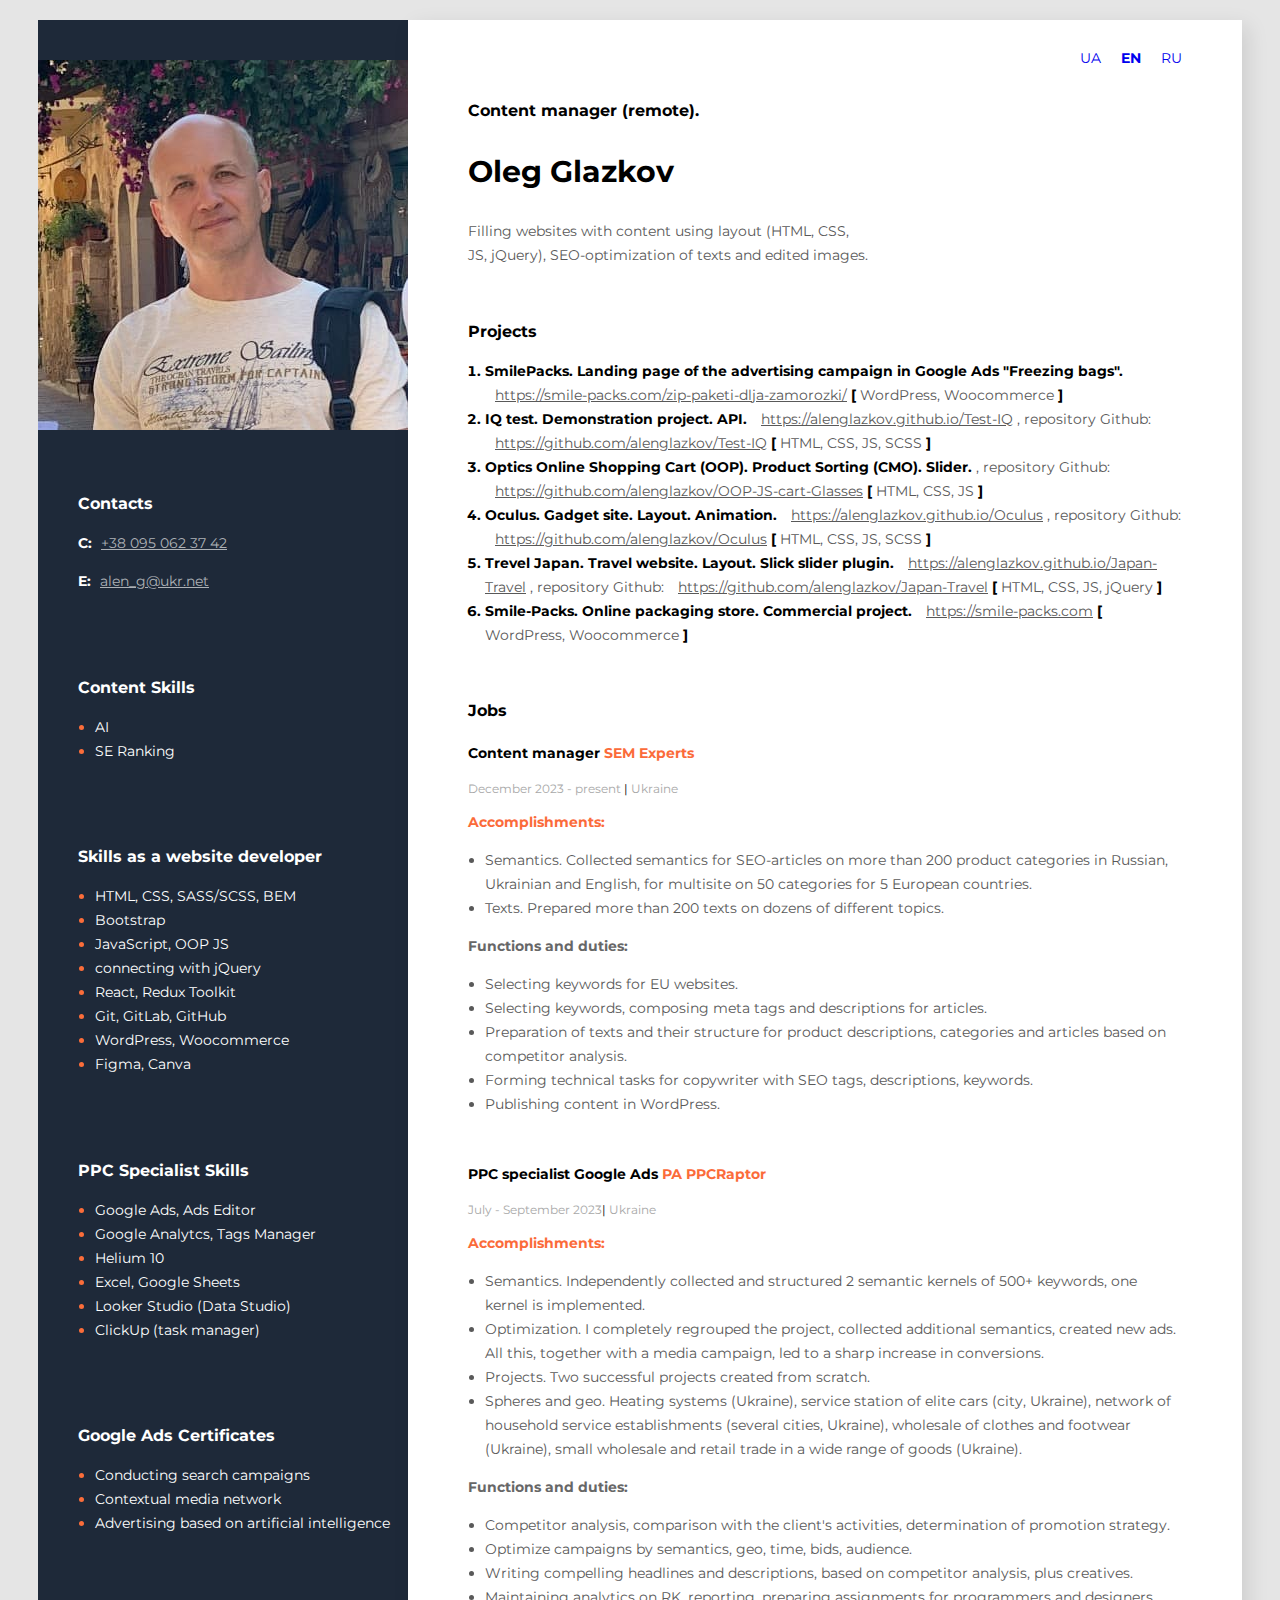
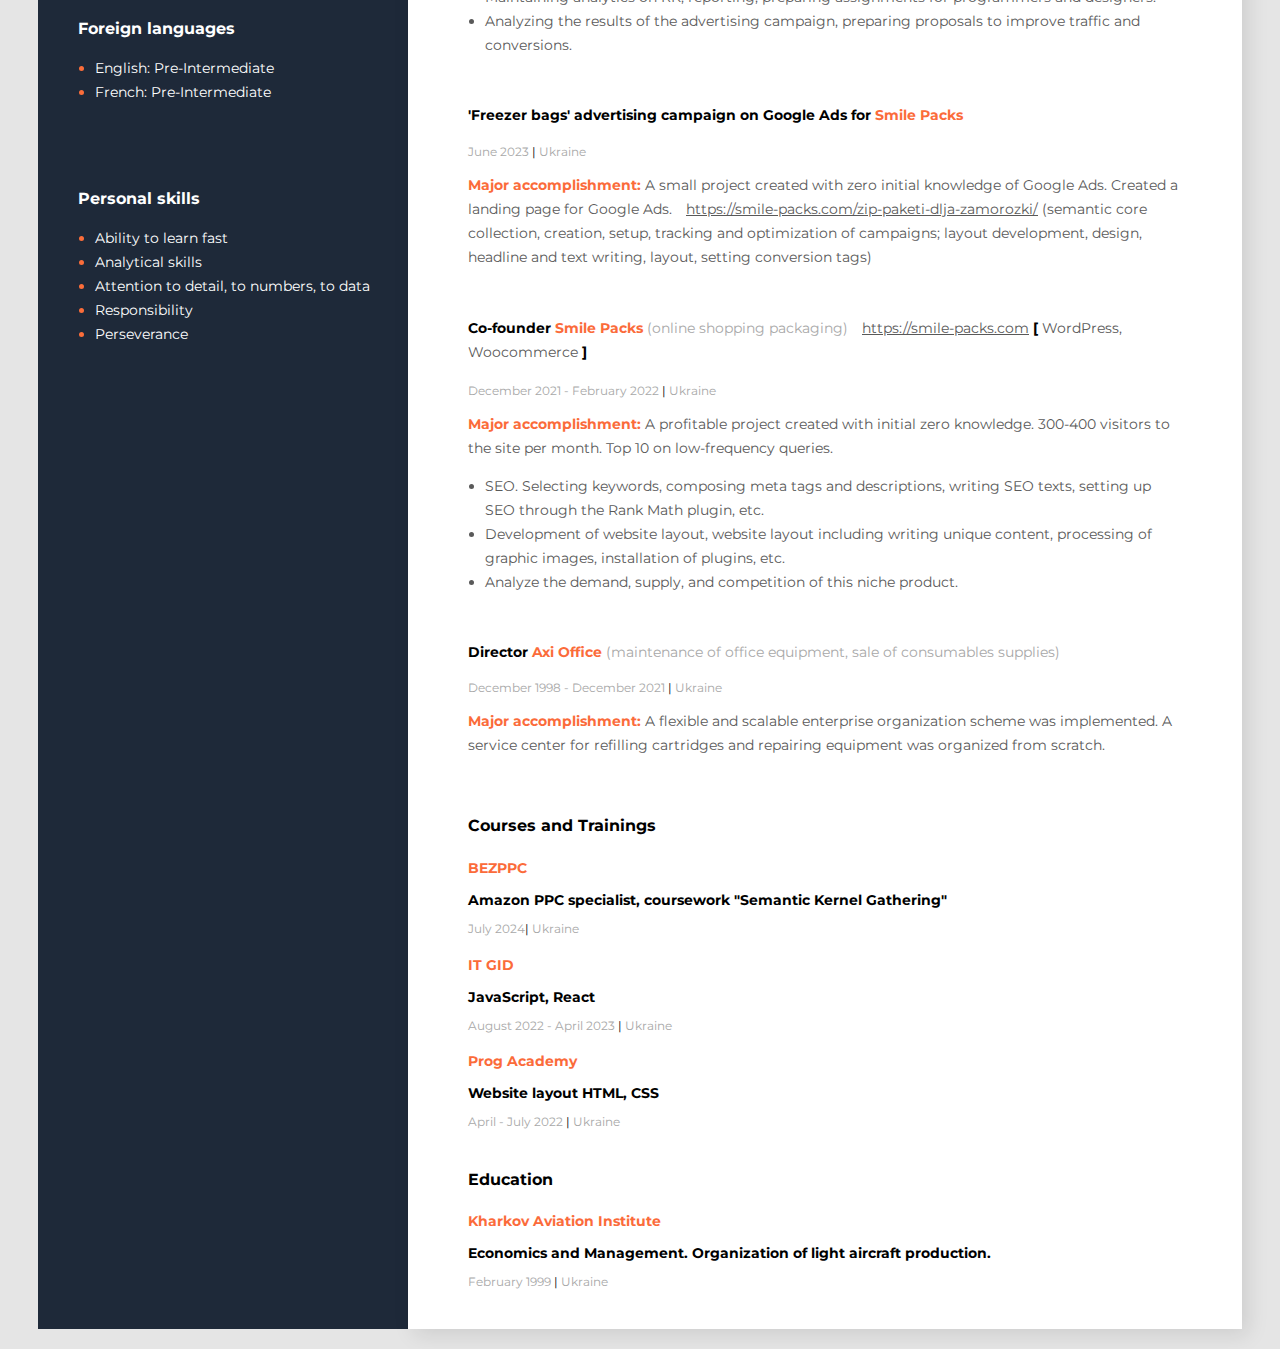
==== commit b1f3168d: "new" ====
--- a/en.html
+++ b/en.html
@@ -241,6 +241,10 @@
            <div class="education">
                <h3 class="title">Courses and Trainings</h3>
 
+               <h4 class="education_org">BEZPPC</h4>
+               <p class="specialization">Amazon PPC specialist, coursework "Semantic Kernel Gathering"</p>
+               <p class="period">July 2024<span class="line">|</span> Ukraine</p>
+
                <h4 class="education_org">IT GID</h4>
                <p class="specialization">JavaScript, React</p>
                <p class="period">August 2022 - April 2023 <span class="line">|</span> Ukraine</p>
@@ -303,6 +307,7 @@
                 <ul class="tech_skils_list">
                     <li class="tech_skils_item"> <span class="tech_skils_text">Google Ads, Ads Editor</span></li>
                     <li class="tech_skils_item"> <span class="tech_skils_text">Google Analytcs, Tags Manager</span></li>
+                    <li class="tech_skils_item"> <span class="tech_skils_text">Helium 10</span></li> 
                     <li class="tech_skils_item"> <span class="tech_skils_text">Excel, Google Sheets</span></li>
                     <li class="tech_skils_item"> <span class="tech_skils_text">Looker Studio (Data Studio)</span></li>
                     <li class="tech_skils_item"> <span class="tech_skils_text">ClickUp (task manager)</span></li>
